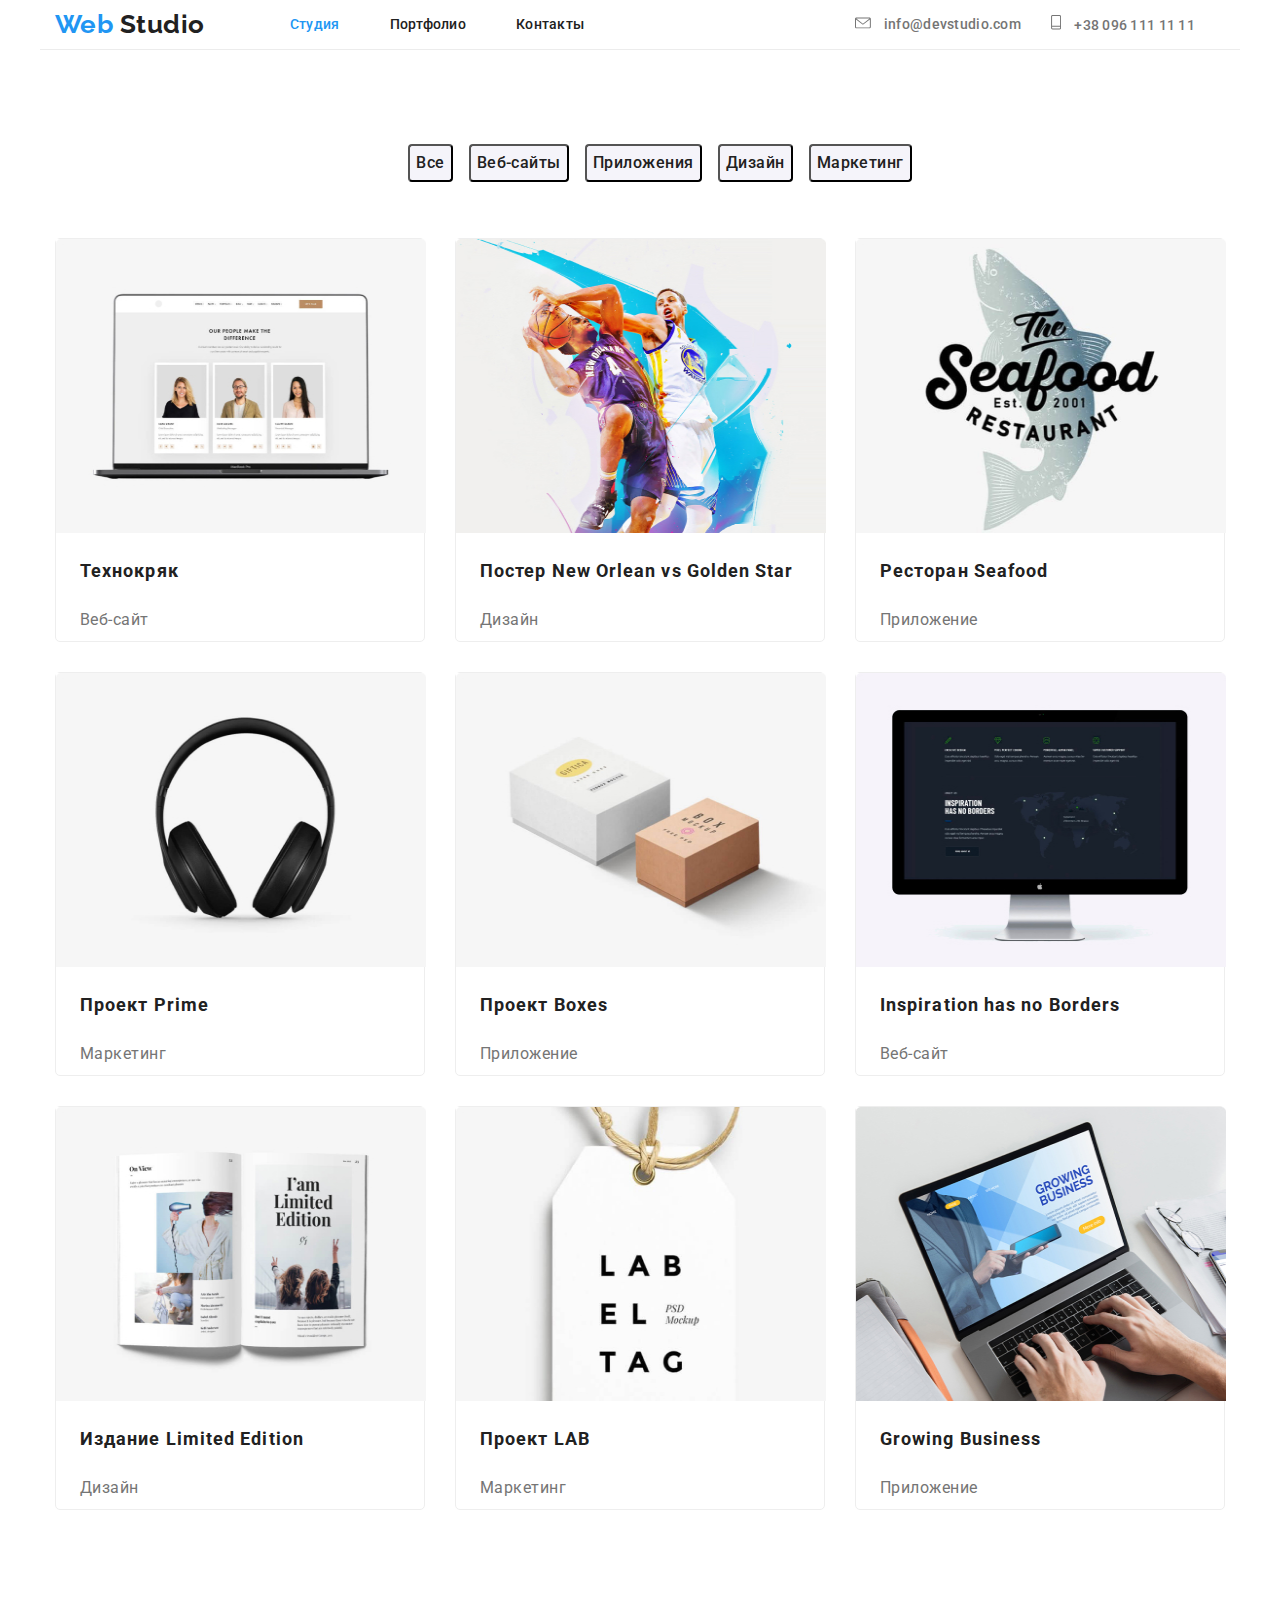
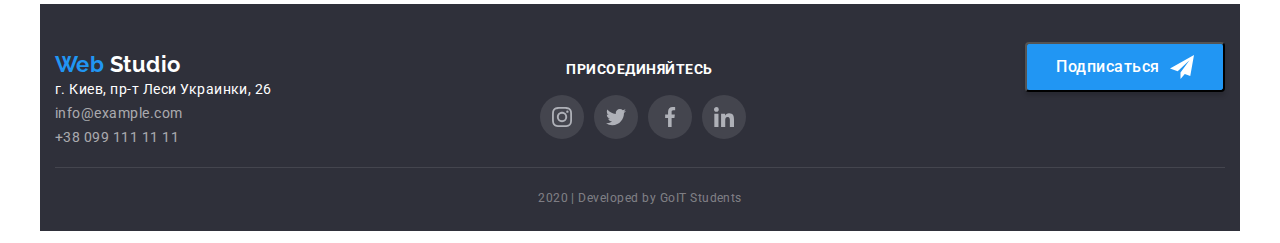
==== portfolio.html @ d9b10617 "оптимизация контента" ====
<!DOCTYPE html>
<html lang="ru">
  <head>
    <meta charset="UTF-8" />
    <meta name="viewport" content="width=device-width, initial-scale=1.0" />
    <title>Портфолио</title>
    <link
      href="https://fonts.googleapis.com/css2?family=Raleway:wght@700&family=Roboto:wght@400;500;700;900&display=swap"
      rel="stylesheet"
    />
    <link
      rel="stylesheet"
      href="
            https://cdnjs.cloudflare.com/ajax/libs/modern-normalize/0.6.0/modern-normalize.min.css"
    />
    <link rel="stylesheet" href="./css/style.css" />
  </head>
  <body>
    <!-- Шапка сайта -->
<header>
  <div class="conteiner centre border">
    <nav class="centre">
      <a href="./index.html" class="logo">Web<span class="logo-item"> Studio</span></a>
      <ul class="site-nav list">
        <li>
          <a href="./index.html" class="link current" style="margin-left: 85px;">Студия</a>
        </li>
        <li>
          <a href="./portfolio.html" class="link">Портфолио</a>
        </li>
        <li><a href="#" class="link">Контакты</a></li>
      </ul>
    </nav>
    <ul class="contacts list">
      <div class="contats-link">
        <li>
          <a href="mailto:info@devstudio.com" class="link">
            <svg style="margin-right: 10px;" width="16" height="12">
              <use href="./images/sprite.svg#icon-mail"></use>
            </svg>
            info@devstudio.com</a>
        </li>
      </div>

      <div class="contats-link">
        <li>
          <a href="tel:+380961111111" class="link">
            <svg style="margin-right: 10px;" width="10" height="15">
              <use href="./images/sprite.svg#icon-tel"></use>
            </svg> +38 096 111 11 11</a>
        </li>
    </ul>
  </div>

  </div>
</header>
    <main>
      <section class="conteiner">
        <!-- Портфолио проектов -->
        <h1 class="visually-hidden">Наши проекты</h1>
        <ul class="test">
          <li><button class="button">Все</button></li>
          <li><button class="button">Веб-сайты</button></li>
          <li>
            <button class="button">Приложения</button>
          </li>
          <li><button class="button">Дизайн</button></li>
          <li><button class="button">Маркетинг</button></li>
        </ul>

        <ul class="project">
          <li class="port">
            <a href="#">
              <img
                src="./images/portfolio/tehno.jpg"
                alt="ноутбук с сайтом"
                style="width: 370px; height: 294px;"
            /></a>
            <h2 class="project-title">Технокряк</h2>
            <p class="text margin-text">Веб-сайт</p>
            <!-- <p class="text-icon">
              Технокряк это современная площадка распространения коронавируса.
              Компании используют эту платформу для цифрового шпионажа и атак на
              защищённые сервера конкурентов.
            </p> -->
          </li>
          <li class="port">
            <a href="#"
              ><img
                src="./images/portfolio/poster.jpg"
                alt="Постер New Orlean
              vs Golden Stars"
                style="width: 370px; height: 294px;"
            /></a>
            <h2 class="project-title">Постер New Orlean vs Golden Star</h2>
            <p class="text margin-text">Дизайн</p>
            <!-- <p class="text-icon">
              text.
            </p> -->
          </li>
          <li class="port">
            <a href="#"
              ><img
                src="./images/portfolio/restoran.jpg"
                alt="логотип ресторана"
                style="width: 370px; height: 294px;"
            /></a>
            <h2 class="project-title">Ресторан Seafood</h2>
            <p class="text margin-text">Приложение</p>
            <!-- <p class="text-icon">
              text.
            </p> -->
          </li>
          <li class="port">
            <a href="#"
              ><img
                src="./images/portfolio/prime.jpg"
                alt="наушники"
                style="width: 370px; height: 294px;"
            /></a>
            <h2 class="project-title">Проект Prime</h2>
            <p class="text margin-text">Маркетинг</p>
            <!-- <p class="text-icon">
              text.
            </p> -->
          </li>
          <li class="port">
            <a href="#"
              ><img
                src="./images/portfolio/box.jpg"
                alt="2 коробки"
                style="width: 370px; height: 294px;"
            /></a>
            <h2 class="project-title">Проект Boxes</h2>
            <p class="text margin-text">Приложение</p>
            <!-- <p class="text-icon">
              text.
            </p> -->
          </li>
          <li class="port">
            <a href="#"
              ><img
                src="./images/portfolio/monik.jpg"
                alt="монитор"
                style="width: 370px; height: 294px;"
            /></a>
            <h2 class="project-title">Inspiration has no Borders</h2>
            <p class="text margin-text">Веб-сайт</p>
            <!-- <p class="text-icon">
              text.
            </p> -->
          </li>
          <li class="port">
            <a href="#"
              ><img
                src="./images/portfolio/book.jpg"
                alt="книга"
                style="width: 370px; height: 294px;"
            /></a>
            <h2 class="project-title">Издание Limited Edition</h2>
            <p class="text margin-text">Дизайн</p>
            <!-- <p class="text-icon">
              text.
            </p> -->
          </li>
          <li class="port">
            <a href="#"
              ><img
                src="./images/portfolio/lab.jpg"
                alt="карточка Проект LAB"
                style="width: 370px; height: 294px;"
            /></a>
            <h2 class="project-title">Проект LAB</h2>
            <p class="text margin-text">Маркетинг</p>
            <!-- <p class="text-icon">
              text.
            </p> -->
          </li>
          <li class="port">
            <a href="#"
              ><img
                src="./images/portfolio/laptop.jpg"
                alt="ноутбук открытый"
                style="width: 370px; height: 294px;"
            /></a>
            <h2 class="project-title">Growing Business</h2>
            <p class="text margin-text">Приложение</p>
            <!-- <p class="text-icon">
              text.
            </p> -->
          </li>
        </ul>
      </section>
    </main>
    <!-- Футер -->
    <footer class="conteiner back-footer">
      <div class="test2">
        <div class="footer">
          <a href="#" class="logo">Web<span class="text"> Studio</span></a>
          <address class="address">
            г. Киев, пр-т Леси Украинки, 26 <br />
            <span class="footer-contacts">
              info@example.com <br />
              +38 099 111 11 11</span
            >
          </address>
        </div>
        <div class="slogan-padding">
          <b class="slogan">присоединяйтесь</b>

          <ul class="network">
            <li>
              <a href="#" class="footer-icon" aria-label="Instagram">
                <svg width="20px" height="20px">
                  <use href="./images/sprite.svg#icon-instagram"></use>
                </svg>
              </a>
            </li>
            <li>
              <a href="#" class="footer-icon" aria-label="Twitter"
                ><svg width="20px" height="20px">
                  <use href="./images/sprite.svg#icon-twitter"></use>
                </svg>
              </a>
            </li>
            <li>
              <a href="#" class="footer-icon" aria-label="Facebook">
                <svg width="20" height="20">
                  <use href="./images/sprite.svg#icon-facebook"></use>
                </svg>
              </a>
            </li>
            <li>
              <a href="#" class="footer-icon" aria-label="LinkedIn">
                <svg width="20px" height="20px">
                  <use href="./images/sprite.svg#icon-linkedin"></use>
                </svg>
              </a>
            </li>
          </ul>
        </div>

        <div class="button-flex">
          <button class="text hero-button send">
            Подписаться
            <svg style="margin-left: 10px;" width="24" height="24">
              <use href="./images/sprite.svg#icon-send"></use>
            </svg>
          </button>
        </div>
      </div>
      <div>
        <p class="copyright">2020 | Developed by GoIT Students</p>
      </div>
    </footer>
  </body>
</html>
---- css/style.css ----
:root {
  --primary-text-color: #757575;
  --title-text-color: #212121;
  --button-text-color: #ffffff;
  --accent-color: #2196f3;
  --primary-bg-color: #ffffff;
  --secondary-bg-color: #f5f4fa;
  --white-text-color: #ffffff;
  --portfolio-bg-color: #ffffff;
  --second-portfolio-bg-color: rgba(33, 150, 243, 0.9);
}
/*
body {
  width: 1230px;
  padding-left: 15px;
  padding-right: 15px;
  margin-left: auto;
  margin-right: auto;
}
*/

ul {
  list-style: none;
}
body {
  background-color: var(--primary-bg-color);
  color: var(--primary-text-color);
  font-family: Roboto, sans-serif;
  font-weight: 400;
  letter-spacing: 0.03em;
}
.list {
  padding: 0;
  margin: 0;
}

h1,
h2,
h3,
h4,
h5,
h6 {
  color: var(--title-text-color);
  font-weight: 700;
}

.visually-hidden {
  position: absolute;
  width: 1px;
  height: 1px;
  margin: -1px;
  border: 0px;
  padding: 0px;
  clip: rect(0 0 0 0);
  overflow: hidden;
}

.logo {
  display: block;
}

.logo {
  font-family: Raleway, sans-serif;
  font-weight: 700;
  font-size: 26px;
  line-height: 1.19;

  color: var(--accent-color);
  text-decoration: none;
}
.logo .logo-item {
  color: var(--title-text-color);
}

.logo .text {
  color: var(--white-text-color);
}
.margin-text {
  padding-left: 24px;
  padding-right: 24px;
}

.icon-bag {
  display: inline-flex;
  justify-content: center;
  align-items: center;
  background: #f5f4fa;
  border-radius: 4px;
  width: 270px;
  height: 120px;
}

.conteiner {
  width: 1200px;
  padding-left: 15px;
  padding-right: 15px;
  margin-left: auto;
  margin-right: auto;
}

.centre {
  align-items: center;
  display: flex;
}

.main-nav {
  display: flex;
}
.contacts {
  display: flex;
  padding-top: 15px;
  padding-bottom: 15px;

  margin-left: auto;
}
.site-nav {
  display: flex;
}

.advantages {
  display: flex;

  padding-bottom: 188px;
}
.team {
  display: flex;
  text-align: center;
  padding-bottom: 94px;
}
.section-padding {
  padding-top: 94px;
}
.network {
  display: flex;
  justify-content: space-between;
  margin-left: 44px;
  margin-right: 44px;
  padding-left: 0px;
}

.size-icon:hover {
  background-color: #2196f3;
  --color5: var(--white-text-color);
}

.size-icon {
  background-position: center;
  display: flex;
  justify-content: center;
  align-items: center;
  width: 44px;
  height: 44px;
  border-radius: 50%;
  margin-bottom: 36px;
}

.staff {
  margin-right: 30px;
  background-color: #ffffff;
  box-shadow: 0px 2px 1px rgba(0, 0, 0, 0.2), 0px 1px 1px rgba(0, 0, 0, 0.14),
    0px 1px 3px rgba(0, 0, 0, 0.12);

  border-radius: 4px;
}
.cust-marg {
  margin-right: 30px;
  background: rgba(47, 48, 58, 0.8);
  border-radius: 0px 0px 4px 4px;
  padding: 0;
}

.customers {
  display: flex;
  justify-content: space-between;

  padding-top: 50px;
  padding-bottom: 94px;
}

.clients {
  display: flex;
  justify-content: center;
  align-items: center;
  width: 170px;
  height: 90px;
  border: 1px solid #afb1b8;
  border-radius: 4px;
}
.clients:hover {
  border: 1px solid #2196f3;
  --color5: #2196f3;
}

/* .clients {
  display: flex;
  justify-content: center;
  align-items: center;
} */

.item {
  width: 270px;
  height: 120px;

  margin-right: 30px;
}

/* .item {
  width: 70px;
  height: 70px;
} */
/* .marg {
  padding-top: 94px;
} */
.site-nav li {
  margin-right: 50px;
}
.site-nav li:last-child {
  margin-right: 0px;
}
.site-nav .link,
.contacts .link {
  font-weight: 500;
  font-size: 14px;
  line-height: 1.14;
  letter-spacing: 0.02em;
}
.site-nav .link {
  color: var(--title-text-color);
}
/* .current {
  color: var(--accent-color);
} */
.site-nav .link.current {
  color: var(--accent-color);
}
.contacts .link {
  color: inherit;
  margin-right: 30px;
}
.border {
  border-bottom: 1px solid #ececec;
}
.link:hover,
.link:focus,
.link {
  color: var(--accent-color);
  text-decoration: none;
}

.contats-link:hover {
  display: flex;
  align-items: baseline;
  --color3: var(--accent-color);
  --color2: var(--accent-color);
}

.hero {
  background-image: linear-gradient(
      rgba(47, 48, 58, 0.8),
      rgba(47, 48, 58, 0.8)
    ),
    url('../images/hero.jpg');
  background-position: center;
  background-repeat: no-repeat;
  background-size: cover;
  max-width: 1600px;
  height: 600px;
  margin-left: auto;
  margin-right: auto;

  text-align: center;
  justify-content: center;
}

.hero-title {
  background-position: center;
  color: var(--white-text-color);

  font-weight: 900;
  font-size: 44px;
  line-height: 1.36;

  padding-top: 200px;

  text-align: center;
  letter-spacing: 0.06em;
  text-transform: uppercase;
}
.hero {
  font-weight: 700;
}

.list .text {
  font-size: 14px;
  line-height: 1.71;
}
.subtitle {
  display: flex;
  justify-content: center;
  align-items: center;
  font-size: 14px;
  line-height: 1.14;

  text-transform: uppercase;
  margin-top: 27px;
  margin-bottom: 27px;
}
.project {
  display: flex;
  flex-wrap: wrap;
  padding-left: 0px;
  margin-bottom: 94px;
}
.projects .subtitle {
  color: var(--white-text-color);
}
.flex {
  display: flex;
  margin-right: 30px;
}
.test {
  display: flex;
  justify-content: center;
  margin-top: 94px;
  margin-bottom: 56px;
}

.hero-button {
  background: #2196f3;
  color: var(--button-text-color);
  box-shadow: 0px 4px 4px rgba(0, 0, 0, 0.15);
  border-radius: 4px;
  width: 200px;
  height: 50px;
  left: 700px;
  top: 430px;

  font-family: inherit;
  font-weight: 500;
  font-size: 16px;
  line-height: 1.62;
  letter-spacing: 0.03em;
}

/* .hero-button {
  background-color:red;
  color: white;
} */

/* .hero-button:focus,
.hero-button:hover {
  background-color:blue;
  color: var(--button-text-color);
  font-family: inherit;
  font-size: 16px;
  line-height: 1.87;
  letter-spacing: 0.06em;

  text-decoration: none;

  
  box-shadow: 0px 4px 4px rgba(0, 0, 0, 0.15);
  border-radius: 4px;
}
 */
.section {
  background-color: var(--secondary-bg-color);

  font-size: 16px;
  line-height: 1.19;
}

.section-title {
  font-size: 36px;
  line-height: 1.17;

  text-align: center;
  padding-top: 94px;
  border-top: 1px solid #ececec;
}

.section-subtitle {
  font-weight: 500;
}

.footer .logo {
  font-size: 22px;
  line-height: 1.18;
}

.address .footer-contacts {
  color: rgba(255, 255, 255, 0.6);
}
.address {
  color: var(--white-text-color);

  font-style: normal;
  font-size: 14px;
  line-height: 1.71;
}
.text.button {
  font-weight: 900;
}
.copyright {
  color: rgba(255, 255, 255, 0.4);

  font-size: 12px;
  line-height: 2;

  text-align: center;
  display: block;
  padding-top: 18px;
  padding-bottom: 21px;

  border-top: 1px solid rgba(255, 255, 255, 0.1);
}
.link {
  padding-top: 15px;
  padding-bottom: 15px;
}
/* Portfolio */

.port {
  margin-left: 0px;
  margin-bottom: 30px;
  width: 370px;
  height: 404px;
  left: 215px;
  top: 262px;

  background: #ffffff;
  border: 1px solid #eeeeee;
  box-sizing: border-box;
  border-radius: 5px;
}
.port:hover {
  box-shadow: 1px 4px 6px rgba(0, 0, 0, 0.16), 0px 4px 4px rgba(0, 0, 0, 0.06),
    0px 1px 1px rgba(0, 0, 0, 0.12);
}
.port:nth-child(3n) {
  margin-right: 0;
}

.port:nth-last-child(-n + 3) {
  margin-bottom: 0;
}
.port {
  margin-right: 30px;
  margin-left: 0px;
  padding-left: 0px;
}

.button {
  height: 38px;
  left: 865px;
  top: 174px;

  background: #f5f4fa;
  border-radius: 4px;
  margin-left: 8px;
  margin-right: 8px;
}

.button {
  background-color: var(--secondary-bg-color);
  color: var(--title-text-color);

  font-family: inherit;
  font-weight: 500;
  font-size: 16px;
  line-height: 1.62;
  letter-spacing: 0.03em;
}
.button:hover,
.button:focus {
  background-color: var(--accent-color);
  color: var(--button-text-color);
}

.project-title {
  font-size: 18px;
  line-height: 2;
  margin-left: 24px;
  margin-right: 24px;

  letter-spacing: 0.06em;
}

.project .list {
  background-color: var(--portfolio-bg-color);
}
.project .text {
  font-size: 16px;
  line-height: 1.87;
}

.project .text-icon {
  color: var(--white-text-color);
  background-color: var(--second-portfolio-bg-color);

  font-size: 18px;
  line-height: 1.56;
}

.footer-icon:hover {
  background-color: #2196f3;
  --color5: var(--white-text-color);
}

.footer-icon {
  display: flex;
  justify-content: center;
  align-items: center;
  background-color: rgba(255, 255, 255, 0.1);
  width: 44px;
  height: 44px;
  border-radius: 50%;
  margin-right: 10px;
}
.back-footer {
  background-color: #2f303a;
}
.test2 {
  display: flex;
  justify-content: space-between;
  /*  align-items: center; */
  align-items: baseline;
}
/* .button-flex {
  padding-left: 463px;
  padding-top: 93px;

} */
.slogan {
  color: var(--white-text-color);
  text-align: center;

  font-size: 14px;
  line-height: 1.14;

  text-transform: uppercase;
  padding-left: 70px;
}

.slogan-padding {
  align-self: center;
  justify-content: center;

  margin-top: 56px;
}
.send {
  display: flex;
  align-items: center;
  justify-content: center;
}
.footer {
  padding-top: 48px;
}
/* .port {
  margin-right: 30px;
  width: 380px;
  margin-bottom: 30px;
} */

/* .port:not(:nth-last-child(-n +3)){
  margin-right: 30px; 
}
*/
/*
.port:not(:nth-child(3n)) {
  margin-right: 30px;
}
*/
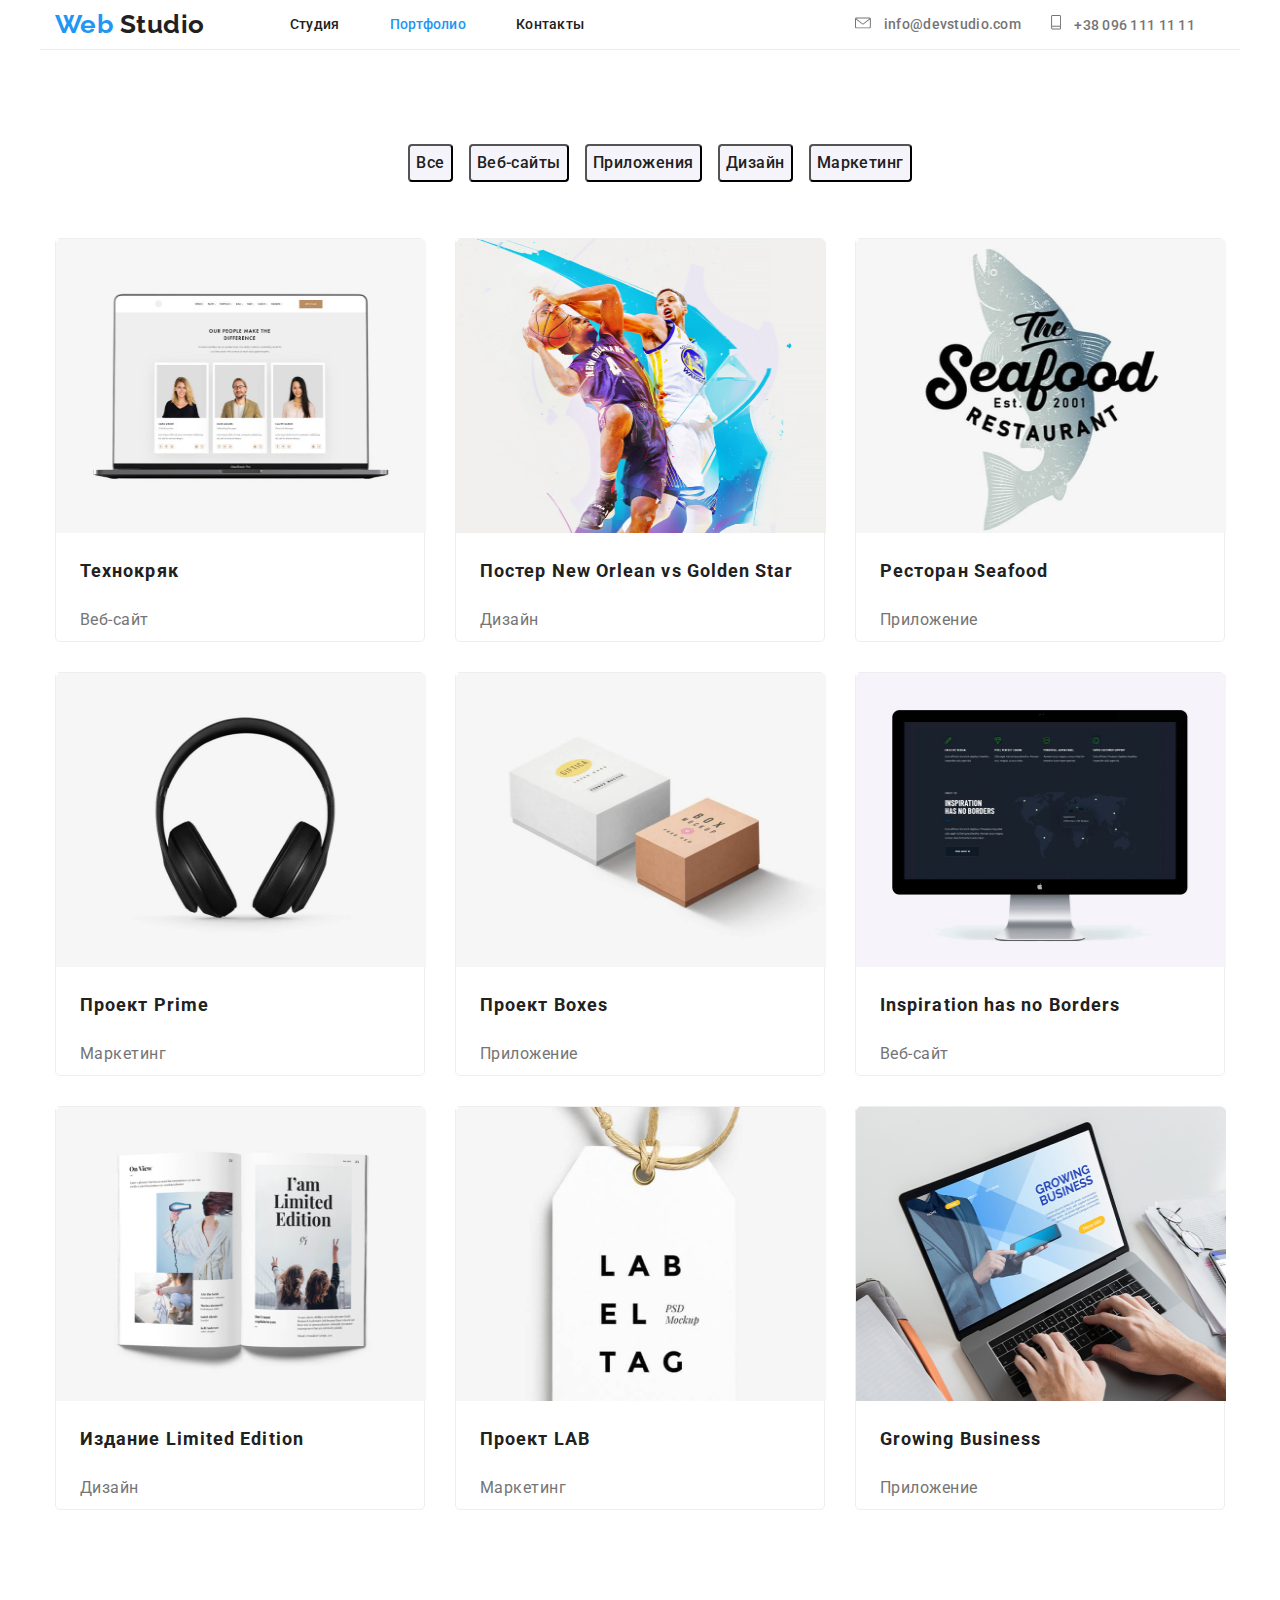
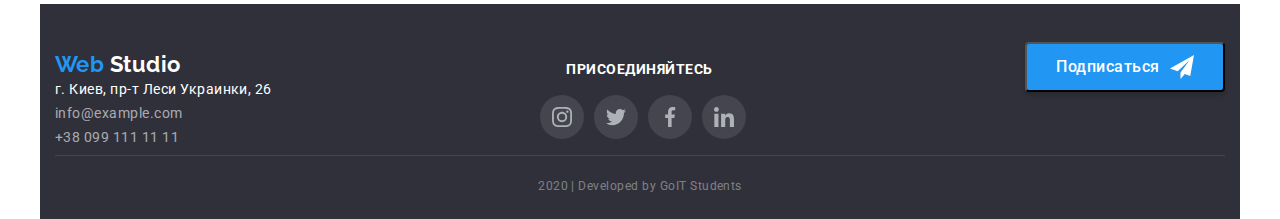
==== commit 061d8347: "коррекция футера и классов" ====
--- a/portfolio.html
+++ b/portfolio.html
@@ -23,10 +23,10 @@
       <a href="./index.html" class="logo">Web<span class="logo-item"> Studio</span></a>
       <ul class="site-nav list">
         <li>
-          <a href="./index.html" class="link current" style="margin-left: 85px;">Студия</a>
-        </li>
-        <li>
-          <a href="./portfolio.html" class="link">Портфолио</a>
+          <a href="./index.html" class="link" style="margin-left: 85px;">Студия</a>
+        </li>
+        <li>
+          <a href="./portfolio.html" class="link current">Портфолио</a>
         </li>
         <li><a href="#" class="link">Контакты</a></li>
       </ul>
@@ -52,7 +52,7 @@
     </ul>
   </div>
 
-  </div>
+  
 </header>
     <main>
       <section class="conteiner">
@@ -69,7 +69,7 @@
         </ul>
 
         <ul class="project">
-          <li class="port">
+          <li class="works">
             <a href="#">
               <img
                 src="./images/portfolio/tehno.jpg"
@@ -84,7 +84,7 @@
               защищённые сервера конкурентов.
             </p> -->
           </li>
-          <li class="port">
+          <li class="works">
             <a href="#"
               ><img
                 src="./images/portfolio/poster.jpg"
@@ -98,7 +98,7 @@
               text.
             </p> -->
           </li>
-          <li class="port">
+          <li class="works">
             <a href="#"
               ><img
                 src="./images/portfolio/restoran.jpg"
@@ -111,7 +111,7 @@
               text.
             </p> -->
           </li>
-          <li class="port">
+          <li class="works">
             <a href="#"
               ><img
                 src="./images/portfolio/prime.jpg"
@@ -124,7 +124,7 @@
               text.
             </p> -->
           </li>
-          <li class="port">
+          <li class="works">
             <a href="#"
               ><img
                 src="./images/portfolio/box.jpg"
@@ -137,7 +137,7 @@
               text.
             </p> -->
           </li>
-          <li class="port">
+          <li class="works">
             <a href="#"
               ><img
                 src="./images/portfolio/monik.jpg"
@@ -150,7 +150,7 @@
               text.
             </p> -->
           </li>
-          <li class="port">
+          <li class="works">
             <a href="#"
               ><img
                 src="./images/portfolio/book.jpg"
@@ -163,7 +163,7 @@
               text.
             </p> -->
           </li>
-          <li class="port">
+          <li class="works">
             <a href="#"
               ><img
                 src="./images/portfolio/lab.jpg"
@@ -176,7 +176,7 @@
               text.
             </p> -->
           </li>
-          <li class="port">
+          <li class="works">
             <a href="#"
               ><img
                 src="./images/portfolio/laptop.jpg"
@@ -194,20 +194,19 @@
     </main>
     <!-- Футер -->
     <footer class="conteiner back-footer">
-      <div class="test2">
+      <div class="footer-flex">
         <div class="footer">
           <a href="#" class="logo">Web<span class="text"> Studio</span></a>
           <address class="address">
             г. Киев, пр-т Леси Украинки, 26 <br />
             <span class="footer-contacts">
               info@example.com <br />
-              +38 099 111 11 11</span
-            >
+              +38 099 111 11 11</span>
           </address>
         </div>
         <div class="slogan-padding">
           <b class="slogan">присоединяйтесь</b>
-
+    
           <ul class="network">
             <li>
               <a href="#" class="footer-icon" aria-label="Instagram">
@@ -217,8 +216,7 @@
               </a>
             </li>
             <li>
-              <a href="#" class="footer-icon" aria-label="Twitter"
-                ><svg width="20px" height="20px">
+              <a href="#" class="footer-icon" aria-label="Twitter"><svg width="20px" height="20px">
                   <use href="./images/sprite.svg#icon-twitter"></use>
                 </svg>
               </a>
@@ -239,7 +237,7 @@
             </li>
           </ul>
         </div>
-
+    
         <div class="button-flex">
           <button class="text hero-button send">
             Подписаться
--- a/css/style.css
+++ b/css/style.css
@@ -413,6 +413,7 @@
   padding-bottom: 21px;
 
   border-top: 1px solid rgba(255, 255, 255, 0.1);
+  margin: 0px;
 }
 .link {
   padding-top: 15px;
@@ -420,7 +421,7 @@
 }
 /* Portfolio */
 
-.port {
+.works {
   margin-left: 0px;
   margin-bottom: 30px;
   width: 370px;
@@ -433,18 +434,18 @@
   box-sizing: border-box;
   border-radius: 5px;
 }
-.port:hover {
+.works:hover {
   box-shadow: 1px 4px 6px rgba(0, 0, 0, 0.16), 0px 4px 4px rgba(0, 0, 0, 0.06),
     0px 1px 1px rgba(0, 0, 0, 0.12);
 }
-.port:nth-child(3n) {
+.works:nth-child(3n) {
   margin-right: 0;
 }
 
-.port:nth-last-child(-n + 3) {
+.works:nth-last-child(-n + 3) {
   margin-bottom: 0;
 }
-.port {
+.works {
   margin-right: 30px;
   margin-left: 0px;
   padding-left: 0px;
@@ -520,7 +521,7 @@
 .back-footer {
   background-color: #2f303a;
 }
-.test2 {
+.footer-flex {
   display: flex;
   justify-content: space-between;
   /*  align-items: center; */
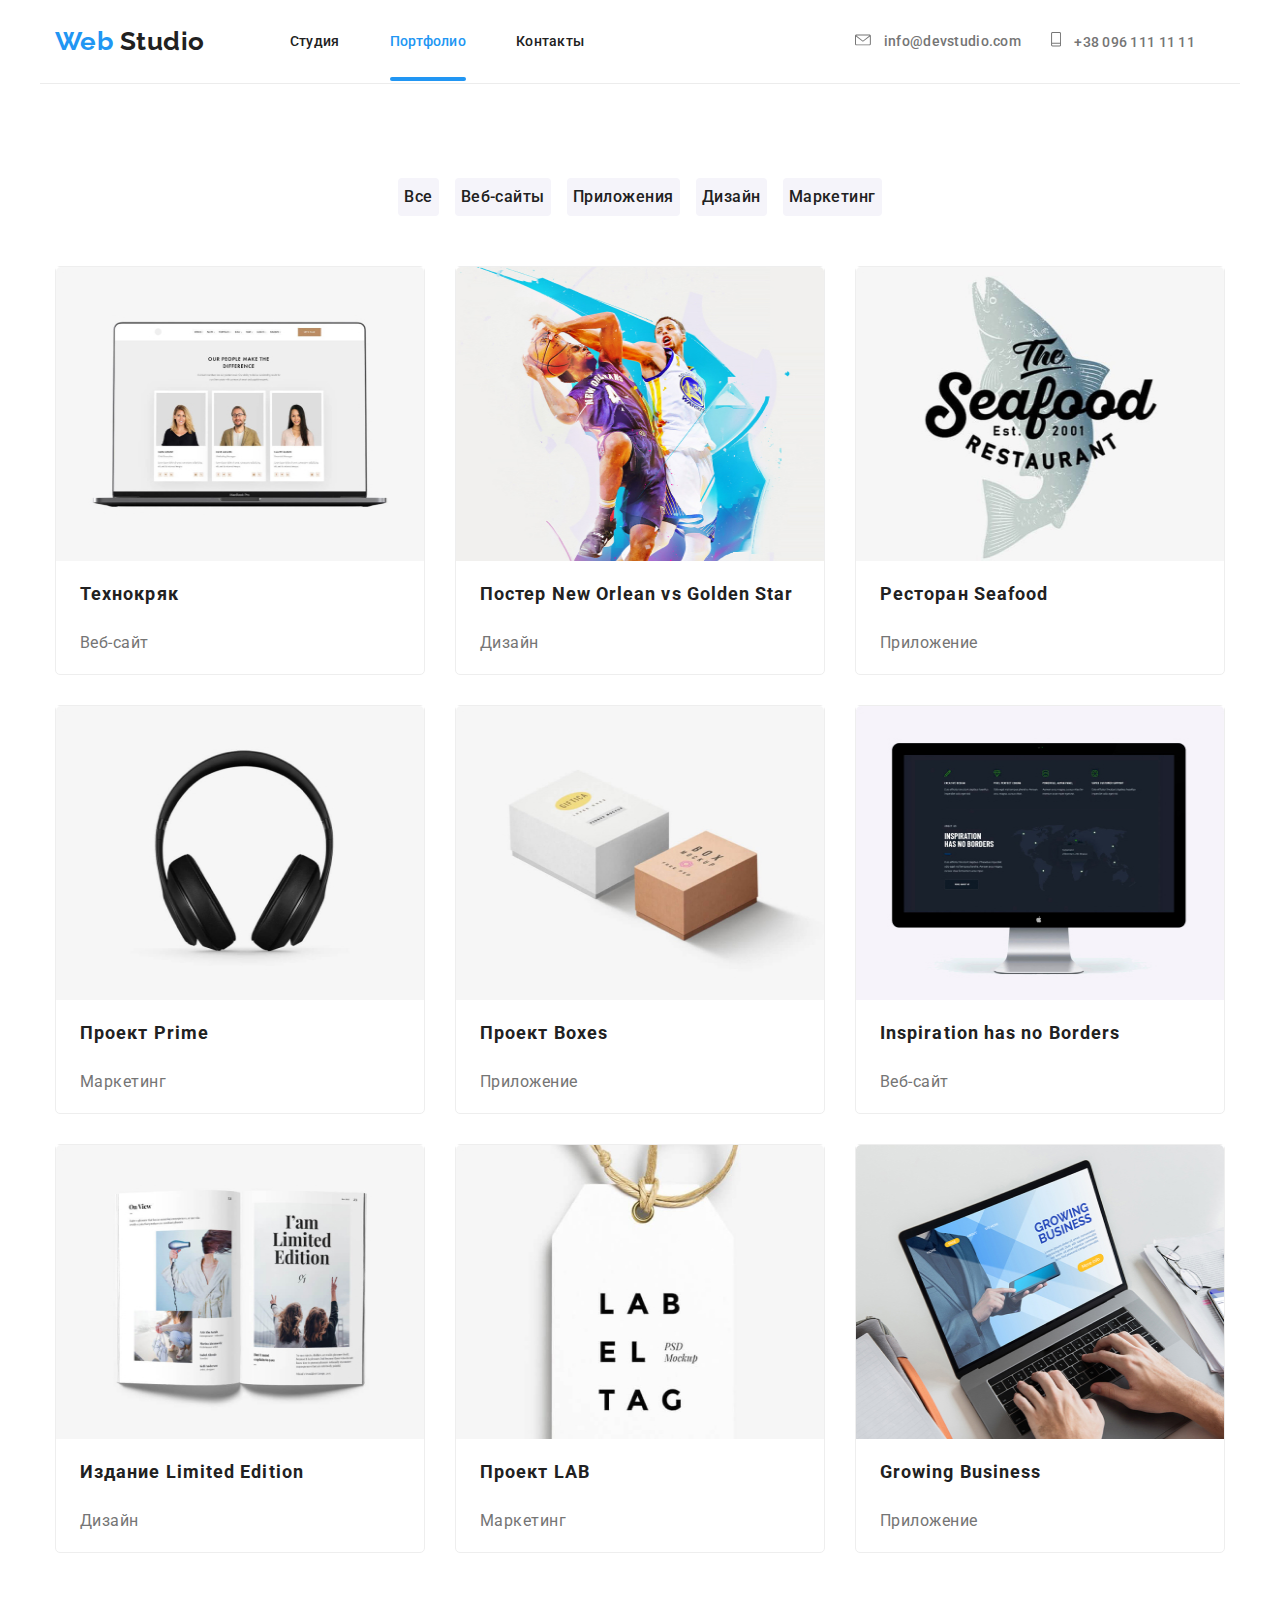
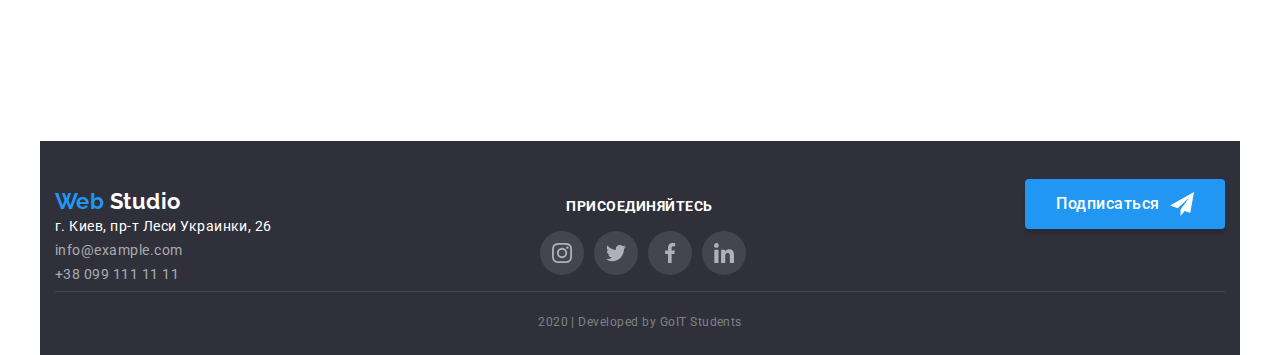
==== commit 0286c4f9: "дз №5 сделано" ====
--- a/portfolio.html
+++ b/portfolio.html
@@ -18,7 +18,7 @@
   <body>
     <!-- Шапка сайта -->
 <header>
-  <div class="conteiner centre border">
+  <div class="conteiner centre border" >
     <nav class="centre">
       <a href="./index.html" class="logo">Web<span class="logo-item"> Studio</span></a>
       <ul class="site-nav list">
@@ -55,10 +55,10 @@
   
 </header>
     <main>
-      <section class="conteiner">
+      <section class="conteiner section">
         <!-- Портфолио проектов -->
         <h1 class="visually-hidden">Наши проекты</h1>
-        <ul class="test">
+        <ul class="button-position">
           <li><button class="button">Все</button></li>
           <li><button class="button">Веб-сайты</button></li>
           <li>
@@ -68,30 +68,52 @@
           <li><button class="button">Маркетинг</button></li>
         </ul>
 
-        <ul class="project">
-          <li class="works">
-            <a href="#">
-              <img
+        <ul class="project name">
+          <li class="works">
+
+          <div class="product-thumb">
+              
+            <a href="#"> 
+
+               <img class=""
                 src="./images/portfolio/tehno.jpg"
                 alt="ноутбук с сайтом"
-                style="width: 370px; height: 294px;"
-            /></a>
+                style="width: 370px; height: 294px;" />
+                </a>
+
+                  <p class="product-text">
+                    Технокряк это современная площадка распространения коронавируса.
+                    Компании используют эту платформу для цифрового шпионажа и атак на
+                    защищённые сервера конкурентов.
+                  </p>
+                
+             
+               </div>
+              
             <h2 class="project-title">Технокряк</h2>
             <p class="text margin-text">Веб-сайт</p>
-            <!-- <p class="text-icon">
-              Технокряк это современная площадка распространения коронавируса.
-              Компании используют эту платформу для цифрового шпионажа и атак на
-              защищённые сервера конкурентов.
-            </p> -->
-          </li>
-          <li class="works">
-            <a href="#"
-              ><img
-                src="./images/portfolio/poster.jpg"
-                alt="Постер New Orlean
-              vs Golden Stars"
-                style="width: 370px; height: 294px;"
-            /></a>
+                        
+            
+
+            
+          </li>
+          <li class="works">
+                      <div class="product-thumb">
+                      
+                        <a href="#"> 
+                      
+                          <img class="" src="./images/portfolio/poster.jpg" alt="ноутбук с сайтом" style="width: 370px; height: 294px;" />
+                        </a>
+                      
+                          <p class="product-text">
+                            Технокряк это современная площадка распространения коронавируса.
+                            Компании используют эту платформу для цифрового шпионажа и атак на
+                            защищённые сервера конкурентов.
+                          </p>
+                      
+                      
+                      </div>
+                    
             <h2 class="project-title">Постер New Orlean vs Golden Star</h2>
             <p class="text margin-text">Дизайн</p>
             <!-- <p class="text-icon">
@@ -99,25 +121,45 @@
             </p> -->
           </li>
           <li class="works">
-            <a href="#"
-              ><img
-                src="./images/portfolio/restoran.jpg"
-                alt="логотип ресторана"
-                style="width: 370px; height: 294px;"
-            /></a>
+                      <div class="product-thumb">
+                      
+                        <a href="#"> 
+                      
+                          <img class="" src="./images/portfolio/restoran.jpg" alt="ноутбук с сайтом" style="width: 370px; height: 294px;" />
+                      </a>
+                      
+                          <p class="product-text">
+                            Технокряк это современная площадка распространения коронавируса.
+                            Компании используют эту платформу для цифрового шпионажа и атак на
+                            защищённые сервера конкурентов.
+                          </p>
+                      
+                      
+                      </div>
             <h2 class="project-title">Ресторан Seafood</h2>
             <p class="text margin-text">Приложение</p>
             <!-- <p class="text-icon">
               text.
             </p> -->
-          </li>
-          <li class="works">
-            <a href="#"
-              ><img
-                src="./images/portfolio/prime.jpg"
-                alt="наушники"
-                style="width: 370px; height: 294px;"
-            /></a>
+            
+          </li>
+          <li class="works">
+            <div class="product-thumb">
+            
+              <a href="#">
+            
+                <img class="" src="./images/portfolio/prime.jpg" alt="ноутбук с сайтом" style="width: 370px; height: 294px;" />
+              </a>
+            
+              <p class="product-text">
+                Технокряк это современная площадка распространения коронавируса.
+                Компании используют эту платформу для цифрового шпионажа и атак на
+                защищённые сервера конкурентов.
+              </p>
+            
+            
+            </div>
+
             <h2 class="project-title">Проект Prime</h2>
             <p class="text margin-text">Маркетинг</p>
             <!-- <p class="text-icon">
@@ -125,12 +167,22 @@
             </p> -->
           </li>
           <li class="works">
-            <a href="#"
-              ><img
-                src="./images/portfolio/box.jpg"
-                alt="2 коробки"
-                style="width: 370px; height: 294px;"
-            /></a>
+            <div class="product-thumb">
+            
+              <a href="#">
+            
+                <img class="" src="./images/portfolio/box.jpg" alt="ноутбук с сайтом" style="width: 370px; height: 294px;" />
+              </a>
+            
+              <p class="product-text">
+                Технокряк это современная площадка распространения коронавируса.
+                Компании используют эту платформу для цифрового шпионажа и атак на
+                защищённые сервера конкурентов.
+              </p>
+            
+            
+            </div>
+
             <h2 class="project-title">Проект Boxes</h2>
             <p class="text margin-text">Приложение</p>
             <!-- <p class="text-icon">
@@ -138,12 +190,20 @@
             </p> -->
           </li>
           <li class="works">
-            <a href="#"
-              ><img
-                src="./images/portfolio/monik.jpg"
-                alt="монитор"
-                style="width: 370px; height: 294px;"
-            /></a>
+            <div class="product-thumb"> 
+            
+              <a href="#">
+            
+                <img class="" src="./images/portfolio/monik.jpg" alt="ноутбук с сайтом" style="width: 370px; height: 294px;" />
+              </a>
+            
+              <p class="product-text">
+                Технокряк это современная площадка распространения коронавируса.
+                Компании используют эту платформу для цифрового шпионажа и атак на
+                защищённые сервера конкурентов.
+              </p>
+            </div>
+
             <h2 class="project-title">Inspiration has no Borders</h2>
             <p class="text margin-text">Веб-сайт</p>
             <!-- <p class="text-icon">
@@ -151,12 +211,20 @@
             </p> -->
           </li>
           <li class="works">
-            <a href="#"
-              ><img
-                src="./images/portfolio/book.jpg"
-                alt="книга"
-                style="width: 370px; height: 294px;"
-            /></a>
+            <div class="product-thumb">
+            
+              <a href="#">
+            
+                <img class="" src="./images/portfolio/book.jpg" alt="ноутбук с сайтом" style="width: 370px; height: 294px;" />
+              </a>
+            
+              <p class="product-text">
+                Технокряк это современная площадка распространения коронавируса.
+                Компании используют эту платформу для цифрового шпионажа и атак на
+                защищённые сервера конкурентов.
+              </p>
+            </div>
+
             <h2 class="project-title">Издание Limited Edition</h2>
             <p class="text margin-text">Дизайн</p>
             <!-- <p class="text-icon">
@@ -164,12 +232,21 @@
             </p> -->
           </li>
           <li class="works">
-            <a href="#"
-              ><img
-                src="./images/portfolio/lab.jpg"
-                alt="карточка Проект LAB"
-                style="width: 370px; height: 294px;"
-            /></a>
+            <div class="product-thumb">
+            
+              <a href="#">
+            
+                <img class="" src="./images/portfolio/lab.jpg" alt="ноутбук с сайтом" style="width: 370px; height: 294px;" />
+              </a>
+            
+              <p class="product-text">
+                Технокряк это современная площадка распространения коронавируса.
+                Компании используют эту платформу для цифрового шпионажа и атак на
+                защищённые сервера конкурентов.
+              </p>
+
+            </div>
+
             <h2 class="project-title">Проект LAB</h2>
             <p class="text margin-text">Маркетинг</p>
             <!-- <p class="text-icon">
@@ -177,12 +254,21 @@
             </p> -->
           </li>
           <li class="works">
-            <a href="#"
-              ><img
-                src="./images/portfolio/laptop.jpg"
-                alt="ноутбук открытый"
-                style="width: 370px; height: 294px;"
-            /></a>
+            <div class="product-thumb">
+            
+              <a href="#">
+            
+                <img class="" src="./images/portfolio/laptop.jpg" alt="ноутбук с сайтом" style="width: 370px; height: 294px;" />
+              </a>
+            
+              <p class="product-text">
+                Технокряк это современная площадка распространения коронавируса.
+                Компании используют эту платформу для цифрового шпионажа и атак на
+                защищённые сервера конкурентов.
+              </p>
+
+            </div>
+
             <h2 class="project-title">Growing Business</h2>
             <p class="text margin-text">Приложение</p>
             <!-- <p class="text-icon">
--- a/css/style.css
+++ b/css/style.css
@@ -54,11 +54,20 @@
   clip: rect(0 0 0 0);
   overflow: hidden;
 }
+img {
+  display: block;
+  max-width: 100%;
+  height: auto;
+}
 
 .logo {
   display: block;
 }
 
+.section {
+  padding-top: 94px;
+  padding-bottom: 94px;
+}
 .logo {
   font-family: Raleway, sans-serif;
   font-weight: 700;
@@ -108,8 +117,8 @@
 }
 .contacts {
   display: flex;
-  padding-top: 15px;
-  padding-bottom: 15px;
+  padding-top: 32px;
+  padding-bottom: 32px;
 
   margin-left: auto;
 }
@@ -119,17 +128,12 @@
 
 .advantages {
   display: flex;
-
-  padding-bottom: 188px;
 }
 .team {
   display: flex;
   text-align: center;
-  padding-bottom: 94px;
-}
-.section-padding {
-  padding-top: 94px;
-}
+}
+
 .network {
   display: flex;
   justify-content: space-between;
@@ -144,6 +148,10 @@
 }
 
 .size-icon {
+  transition: background-color 1150ms cubic-bezier(0.4, 0, 0.2, 1);
+}
+
+.size-icon {
   background-position: center;
   display: flex;
   justify-content: center;
@@ -155,18 +163,43 @@
 }
 
 .staff {
-  margin-right: 30px;
   background-color: #ffffff;
   box-shadow: 0px 2px 1px rgba(0, 0, 0, 0.2), 0px 1px 1px rgba(0, 0, 0, 0.14),
     0px 1px 3px rgba(0, 0, 0, 0.12);
 
   border-radius: 4px;
 }
-.cust-marg {
+.staff:not(:last-child) {
   margin-right: 30px;
+}
+.projects {
+  /* position: relative; */
+}
+
+.flex {
+  display: flex;
+}
+.apps {
+  position: relative;
+}
+.apps-position {
+  color: var(--white-text-color);
+  position: absolute;
+  bottom: 0;
   background: rgba(47, 48, 58, 0.8);
   border-radius: 0px 0px 4px 4px;
-  padding: 0;
+  padding-top: 27px;
+  padding-bottom: 27px;
+  width: 100%;
+
+  font-size: 14px;
+  line-height: 1.14;
+  text-align: center;
+  text-transform: uppercase;
+  margin: 0px;
+}
+.cust-marg:not(:last-child) {
+  margin-right: 30px;
 }
 
 .customers {
@@ -174,7 +207,10 @@
   justify-content: space-between;
 
   padding-top: 50px;
-  padding-bottom: 94px;
+}
+
+.client-link {
+  fill: #afb1b8;
 }
 
 .clients {
@@ -188,7 +224,16 @@
 }
 .clients:hover {
   border: 1px solid #2196f3;
-  --color5: #2196f3;
+}
+.clients:hover .client-link {
+  fill: #2196f3;
+}
+.clients {
+  transition: border 250ms cubic-bezier(0.4, 0, 0.2, 1);
+}
+
+.animation {
+  transition: fill 250ms cubic-bezier(0.4, 0, 0.2, 1);
 }
 
 /* .clients {
@@ -208,9 +253,7 @@
   width: 70px;
   height: 70px;
 } */
-/* .marg {
-  padding-top: 94px;
-} */
+
 .site-nav li {
   margin-right: 50px;
 }
@@ -224,12 +267,31 @@
   line-height: 1.14;
   letter-spacing: 0.02em;
 }
+
+.link {
+  transition: background-color 250ms cubic-bezier(0.4, 0, 0.2, 1),
+    color 250ms cubic-bezier(0.4, 0, 0.2, 1);
+}
 .site-nav .link {
   color: var(--title-text-color);
 }
-/* .current {
-  color: var(--accent-color);
-} */
+.current {
+  position: relative;
+}
+.current::after {
+  position: absolute;
+  display: block;
+  content: '';
+
+  width: 100%;
+  height: 4px;
+  left: 0;
+
+  border-radius: 2px;
+  bottom: 0;
+
+  background-color: #2196f3;
+}
 .site-nav .link.current {
   color: var(--accent-color);
 }
@@ -237,9 +299,7 @@
   color: inherit;
   margin-right: 30px;
 }
-.border {
-  border-bottom: 1px solid #ececec;
-}
+
 .link:hover,
 .link:focus,
 .link {
@@ -267,12 +327,14 @@
   height: 600px;
   margin-left: auto;
   margin-right: auto;
+  padding: 200px 452px;
 
   text-align: center;
   justify-content: center;
 }
 
 .hero-title {
+  margin: 0px;
   background-position: center;
   color: var(--white-text-color);
 
@@ -280,8 +342,6 @@
   font-size: 44px;
   line-height: 1.36;
 
-  padding-top: 200px;
-
   text-align: center;
   letter-spacing: 0.06em;
   text-transform: uppercase;
@@ -306,23 +366,27 @@
   margin-bottom: 27px;
 }
 .project {
+  position: static;
   display: flex;
   flex-wrap: wrap;
   padding-left: 0px;
-  margin-bottom: 94px;
+  padding-bottom: 94px;
+  margin: 0px;
 }
 .projects .subtitle {
   color: var(--white-text-color);
 }
-.flex {
-  display: flex;
-  margin-right: 30px;
-}
-.test {
-  display: flex;
-  justify-content: center;
-  margin-top: 94px;
-  margin-bottom: 56px;
+
+.button-position {
+  display: flex;
+  justify-content: center;
+  margin-top: 0px;
+  margin-bottom: 50px;
+  padding: 0px;
+}
+
+.border {
+  border-bottom: 1px solid #ececec;
 }
 
 .hero-button {
@@ -335,6 +399,8 @@
   left: 700px;
   top: 430px;
 
+  border: none;
+
   font-family: inherit;
   font-weight: 500;
   font-size: 16px;
@@ -363,7 +429,7 @@
   border-radius: 4px;
 }
  */
-.section {
+.command {
   background-color: var(--secondary-bg-color);
 
   font-size: 16px;
@@ -373,10 +439,9 @@
 .section-title {
   font-size: 36px;
   line-height: 1.17;
+  margin-top: 0;
 
   text-align: center;
-  padding-top: 94px;
-  border-top: 1px solid #ececec;
 }
 
 .section-subtitle {
@@ -416,39 +481,34 @@
   margin: 0px;
 }
 .link {
-  padding-top: 15px;
-  padding-bottom: 15px;
+  padding-top: 32px;
+  padding-bottom: 32px;
 }
 /* Portfolio */
-
+.name {
+  margin: 0px;
+}
 .works {
-  margin-left: 0px;
+  margin-right: 30px;
   margin-bottom: 30px;
   width: 370px;
-  height: 404px;
-  left: 215px;
-  top: 262px;
 
   background: #ffffff;
   border: 1px solid #eeeeee;
   box-sizing: border-box;
   border-radius: 5px;
 }
+.works:nth-child(3n) {
+  margin-right: 0px;
+}
+
+.works:nth-last-child(-n + 3) {
+  margin-bottom: 0px;
+}
+
 .works:hover {
   box-shadow: 1px 4px 6px rgba(0, 0, 0, 0.16), 0px 4px 4px rgba(0, 0, 0, 0.06),
     0px 1px 1px rgba(0, 0, 0, 0.12);
-}
-.works:nth-child(3n) {
-  margin-right: 0;
-}
-
-.works:nth-last-child(-n + 3) {
-  margin-bottom: 0;
-}
-.works {
-  margin-right: 30px;
-  margin-left: 0px;
-  padding-left: 0px;
 }
 
 .button {
@@ -460,6 +520,8 @@
   border-radius: 4px;
   margin-left: 8px;
   margin-right: 8px;
+
+  border: none;
 }
 
 .button {
@@ -471,6 +533,9 @@
   font-size: 16px;
   line-height: 1.62;
   letter-spacing: 0.03em;
+
+  transition: background-color 250ms cubic-bezier(0.4, 0, 0.2, 1),
+    color 250ms cubic-bezier(0.4, 0, 0.2, 1);
 }
 .button:hover,
 .button:focus {
@@ -486,7 +551,39 @@
 
   letter-spacing: 0.06em;
 }
-
+.project .works:hover .product-text {
+  transform: translateY(0%);
+}
+
+.product-thumb {
+  position: relative;
+  overflow: hidden;
+}
+
+.product-text {
+  position: absolute;
+  top: 0;
+  left: 0;
+  width: 100%;
+  height: 100%;
+  margin: 0;
+
+  transform: translateY(100%);
+  background-color: rgba(33, 150, 243, 0.9);
+
+  font-size: 18px;
+  line-height: 1.56;
+
+  transition: transform 250ms cubic-bezier(0.4, 0, 0.2, 1);
+}
+
+.product-text {
+  color: var(--white-text-color);
+  padding-top: 63px;
+  padding-bottom: 63px;
+  padding-left: 24px;
+  padding-right: 24px;
+}
 .project .list {
   background-color: var(--portfolio-bg-color);
 }
@@ -495,12 +592,22 @@
   line-height: 1.87;
 }
 
+/* .text-icon:hover {
+  position: absolute;
+
+  background-color: var(--second-portfolio-bg-color);
+  background: red;
+  opacity: 1;
+}  */
+
 .project .text-icon {
   color: var(--white-text-color);
-  background-color: var(--second-portfolio-bg-color);
 
   font-size: 18px;
   line-height: 1.56;
+}
+.footer-icon {
+  transition: background-color 250ms cubic-bezier(0.4, 0, 0.2, 1);
 }
 
 .footer-icon:hover {
